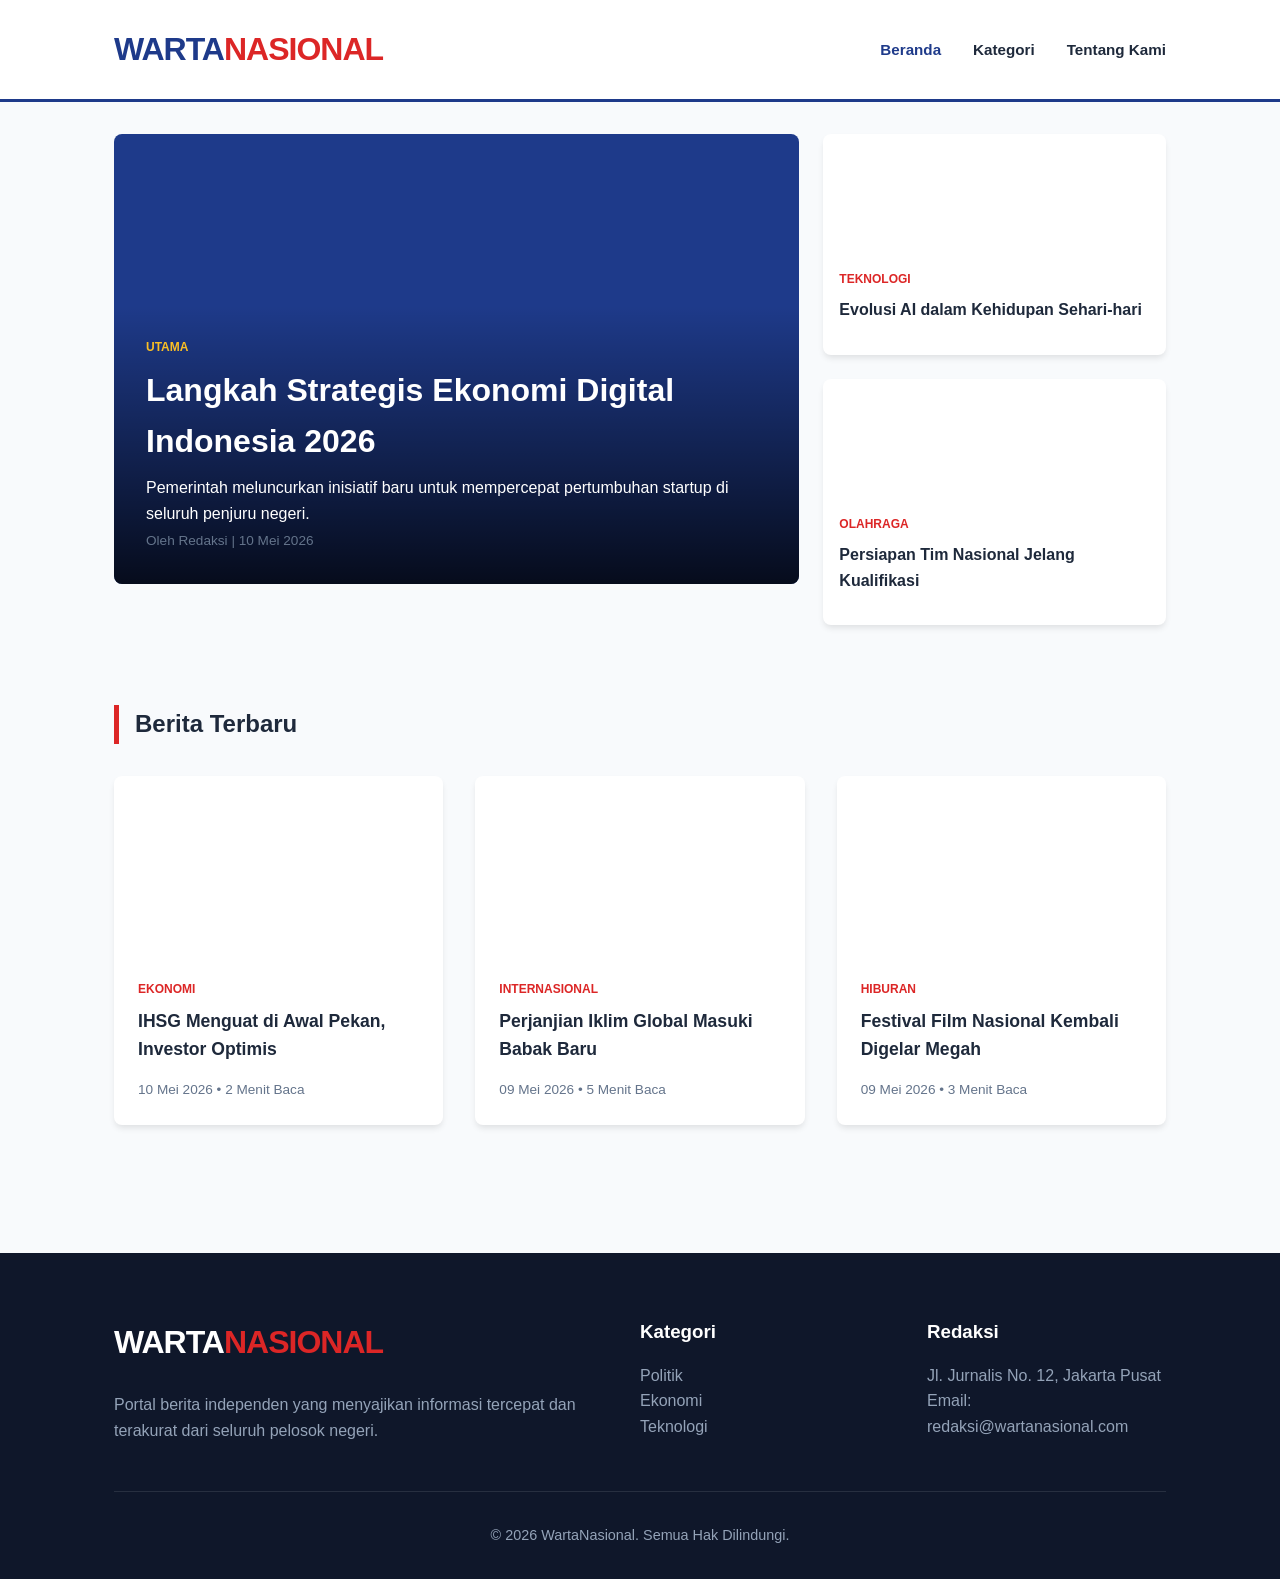
==== index.html @ 72c1de50 "Update gambar berita dengan foto asli" ====
<!DOCTYPE html>
<html lang="id">
<head>
    <meta charset="UTF-8">
    <meta name="viewport" content="width=device-width, initial-scale=1.0">
    <title>WartaNasional - Portal Berita Terpercaya</title>
    <meta name="description" content="Pusat berita terkini, tajam, dan terpercaya mengenai Politik, Ekonomi, Teknologi, dan Olahraga.">
    <link rel="stylesheet" href="style.css">
</head>
<body>
    <header>
        <div class="container header-flex">
            <a href="index.html" class="logo">Warta<span>Nasional</span></a>
            <nav>
                <ul>
                    <li><a href="index.html" class="active">Beranda</a></li>
                    <li><a href="kategori.html">Kategori</a></li>
                    <li><a href="kontak.html">Tentang Kami</a></li>
                </ul>
            </nav>
        </div>
    </header>

    <main class="container">
        <!-- Berita Utama -->
        <section class="featured">
            <div class="featured-grid">
                <div class="main-news">
                    <div style="background: url('https://images.unsplash.com/photo-1451187580459-43490279c0fa?auto=format&fit=crop&q=80&w=1200') center/cover; height: 100%;"></div>
                    <div class="news-overlay">
                        <span class="card-category" style="color: #fbbf24;">Utama</span>
                        <h2>Langkah Strategis Ekonomi Digital Indonesia 2026</h2>
                        <p>Pemerintah meluncurkan inisiatif baru untuk mempercepat pertumbuhan startup di seluruh penjuru negeri.</p>
                        <span class="card-meta">Oleh Redaksi | 10 Mei 2026</span>
                    </div>
                </div>
                <div style="display: flex; flex-direction: column; gap: 1.5rem;">
                    <div class="news-card">
                        <div class="card-img" style="background: url('https://images.unsplash.com/photo-1488590528505-98d2b5aba04b?auto=format&fit=crop&q=80&w=800') center/cover; height: 120px;"></div>
                        <div class="card-content" style="padding: 1rem;">
                            <span class="card-category">Teknologi</span>
                            <a href="#" class="card-title" style="font-size: 1rem;">Evolusi AI dalam Kehidupan Sehari-hari</a>
                        </div>
                    </div>
                    <div class="news-card">
                        <div class="card-img" style="background: url('https://images.unsplash.com/photo-1461896704190-3213c9785a2c?auto=format&fit=crop&q=80&w=800') center/cover; height: 120px;"></div>
                        <div class="card-content" style="padding: 1rem;">
                            <span class="card-category">Olahraga</span>
                            <a href="#" class="card-title" style="font-size: 1rem;">Persiapan Tim Nasional Jelang Kualifikasi</a>
                        </div>
                    </div>
                </div>
            </div>
        </section>

        <!-- Berita Terbaru -->
        <section class="news-section">
            <h2 class="section-title">Berita Terbaru</h2>
            <div class="news-grid">
                <!-- Card 1 -->
                <article class="news-card">
                    <div class="card-img" style="background: url('https://images.unsplash.com/photo-1611974717535-7c857a1ed30d?auto=format&fit=crop&q=80&w=800') center/cover;"></div>
                    <div class="card-content">
                        <span class="card-category">Ekonomi</span>
                        <a href="#" class="card-title">IHSG Menguat di Awal Pekan, Investor Optimis</a>
                        <p class="card-meta">10 Mei 2026 • 2 Menit Baca</p>
                    </div>
                </article>
                <!-- Card 2 -->
                <article class="news-card">
                    <div class="card-img" style="background: url('https://images.unsplash.com/photo-1529107386315-e1a2ed48a620?auto=format&fit=crop&q=80&w=800') center/cover;"></div>
                    <div class="card-content">
                        <span class="card-category">Internasional</span>
                        <a href="#" class="card-title">Perjanjian Iklim Global Masuki Babak Baru</a>
                        <p class="card-meta">09 Mei 2026 • 5 Menit Baca</p>
                    </div>
                </article>
                <!-- Card 3 -->
                <article class="news-card">
                    <div class="card-img" style="background: url('https://images.unsplash.com/photo-1485846234645-a62644f84728?auto=format&fit=crop&q=80&w=800') center/cover;"></div>
                    <div class="card-content">
                        <span class="card-category">Hiburan</span>
                        <a href="#" class="card-title">Festival Film Nasional Kembali Digelar Megah</a>
                        <p class="card-meta">09 Mei 2026 • 3 Menit Baca</p>
                    </div>
                </article>
            </div>
        </section>
    </main>

    <footer>
        <div class="container">
            <div class="footer-grid">
                <div>
                    <a href="#" class="logo" style="color: white; margin-bottom: 1.5rem; display: block;">Warta<span>Nasional</span></a>
                    <p style="color: #94a3b8;">Portal berita independen yang menyajikan informasi tercepat dan terakurat dari seluruh pelosok negeri.</p>
                </div>
                <div>
                    <h3>Kategori</h3>
                    <ul style="list-style: none; margin-top: 1rem;">
                        <li><a href="#" style="color: #94a3b8; text-decoration: none;">Politik</a></li>
                        <li><a href="#" style="color: #94a3b8; text-decoration: none;">Ekonomi</a></li>
                        <li><a href="#" style="color: #94a3b8; text-decoration: none;">Teknologi</a></li>
                    </ul>
                </div>
                <div>
                    <h3>Redaksi</h3>
                    <p style="color: #94a3b8; margin-top: 1rem;">Jl. Jurnalis No. 12, Jakarta Pusat</p>
                    <p style="color: #94a3b8;">Email: redaksi@wartanasional.com</p>
                </div>
            </div>
            <div class="footer-bottom">
                <p>&copy; 2026 WartaNasional. Semua Hak Dilindungi.</p>
            </div>
        </div>
    </footer>

    <script src="script.js"></script>
</body>
</html>
---- style.css ----
/* NewsFlow Design System */
:root {
    --primary: #1e3a8a;
    --secondary: #dc2626;
    --text-dark: #1e293b;
    --text-light: #64748b;
    --bg-white: #ffffff;
    --bg-gray: #f8fafc;
    --border: #e2e8f0;
    --shadow: 0 4px 6px -1px rgba(0, 0, 0, 0.1);
    --transition: all 0.3s ease;
}

* {
    margin: 0;
    padding: 0;
    box-sizing: border-box;
}

body {
    font-family: 'Segoe UI', Roboto, Helvetica, Arial, sans-serif;
    line-height: 1.6;
    color: var(--text-dark);
    background-color: var(--bg-gray);
}

.container {
    max-width: 1100px;
    margin: 0 auto;
    padding: 0 1.5rem;
}

/* Header & Nav */
header {
    background: var(--bg-white);
    border-bottom: 3px solid var(--primary);
    padding: 1.5rem 0;
    position: sticky;
    top: 0;
    z-index: 1000;
}

.header-flex {
    display: flex;
    justify-content: space-between;
    align-items: center;
}

.logo {
    font-size: 2rem;
    font-weight: 900;
    color: var(--primary);
    text-decoration: none;
    text-transform: uppercase;
    letter-spacing: -1px;
}

.logo span {
    color: var(--secondary);
}

nav ul {
    display: flex;
    list-style: none;
    gap: 2rem;
}

nav a {
    text-decoration: none;
    color: var(--text-dark);
    font-weight: 600;
    font-size: 0.95rem;
    transition: var(--transition);
}

nav a:hover, nav a.active {
    color: var(--primary);
}

/* Featured News */
.featured {
    margin: 2rem 0;
}

.featured-grid {
    display: grid;
    grid-template-columns: 2fr 1fr;
    gap: 1.5rem;
}

.main-news {
    position: relative;
    border-radius: 8px;
    overflow: hidden;
    height: 450px;
    background: var(--primary);
}

.main-news img {
    width: 100%;
    height: 100%;
    object-fit: cover;
    opacity: 0.7;
}

.news-overlay {
    position: absolute;
    bottom: 0;
    left: 0;
    right: 0;
    padding: 2rem;
    background: linear-gradient(transparent, rgba(0,0,0,0.8));
    color: white;
}

.news-overlay h2 {
    font-size: 2rem;
    margin-bottom: 0.5rem;
}

/* Grid Berita */
.news-section {
    padding: 3rem 0;
}

.section-title {
    font-size: 1.5rem;
    margin-bottom: 2rem;
    border-left: 5px solid var(--secondary);
    padding-left: 1rem;
}

.news-grid {
    display: grid;
    grid-template-columns: repeat(auto-fill, minmax(300px, 1fr));
    gap: 2rem;
}

.news-card {
    background: var(--bg-white);
    border-radius: 8px;
    overflow: hidden;
    box-shadow: var(--shadow);
    transition: var(--transition);
}

.news-card:hover {
    transform: translateY(-5px);
}

.card-img {
    height: 180px;
    background: #cbd5e1;
}

.card-content {
    padding: 1.5rem;
}

.card-category {
    font-size: 0.75rem;
    font-weight: 700;
    color: var(--secondary);
    text-transform: uppercase;
    margin-bottom: 0.5rem;
    display: block;
}

.card-title {
    font-size: 1.1rem;
    font-weight: 700;
    margin-bottom: 1rem;
    display: block;
    color: var(--text-dark);
    text-decoration: none;
}

.card-title:hover {
    color: var(--primary);
}

.card-meta {
    font-size: 0.85rem;
    color: var(--text-light);
}

/* Footer */
footer {
    background: #0f172a;
    color: white;
    padding: 4rem 0 2rem;
    margin-top: 5rem;
}

.footer-grid {
    display: grid;
    grid-template-columns: 2fr 1fr 1fr;
    gap: 3rem;
    margin-bottom: 3rem;
}

.footer-bottom {
    text-align: center;
    border-top: 1px solid rgba(255,255,255,0.1);
    padding-top: 2rem;
    font-size: 0.9rem;
    color: #94a3b8;
}

/* Mobile */
@media (max-width: 768px) {
    .featured-grid { grid-template-columns: 1fr; }
    .header-flex { flex-direction: column; gap: 1.5rem; }
}
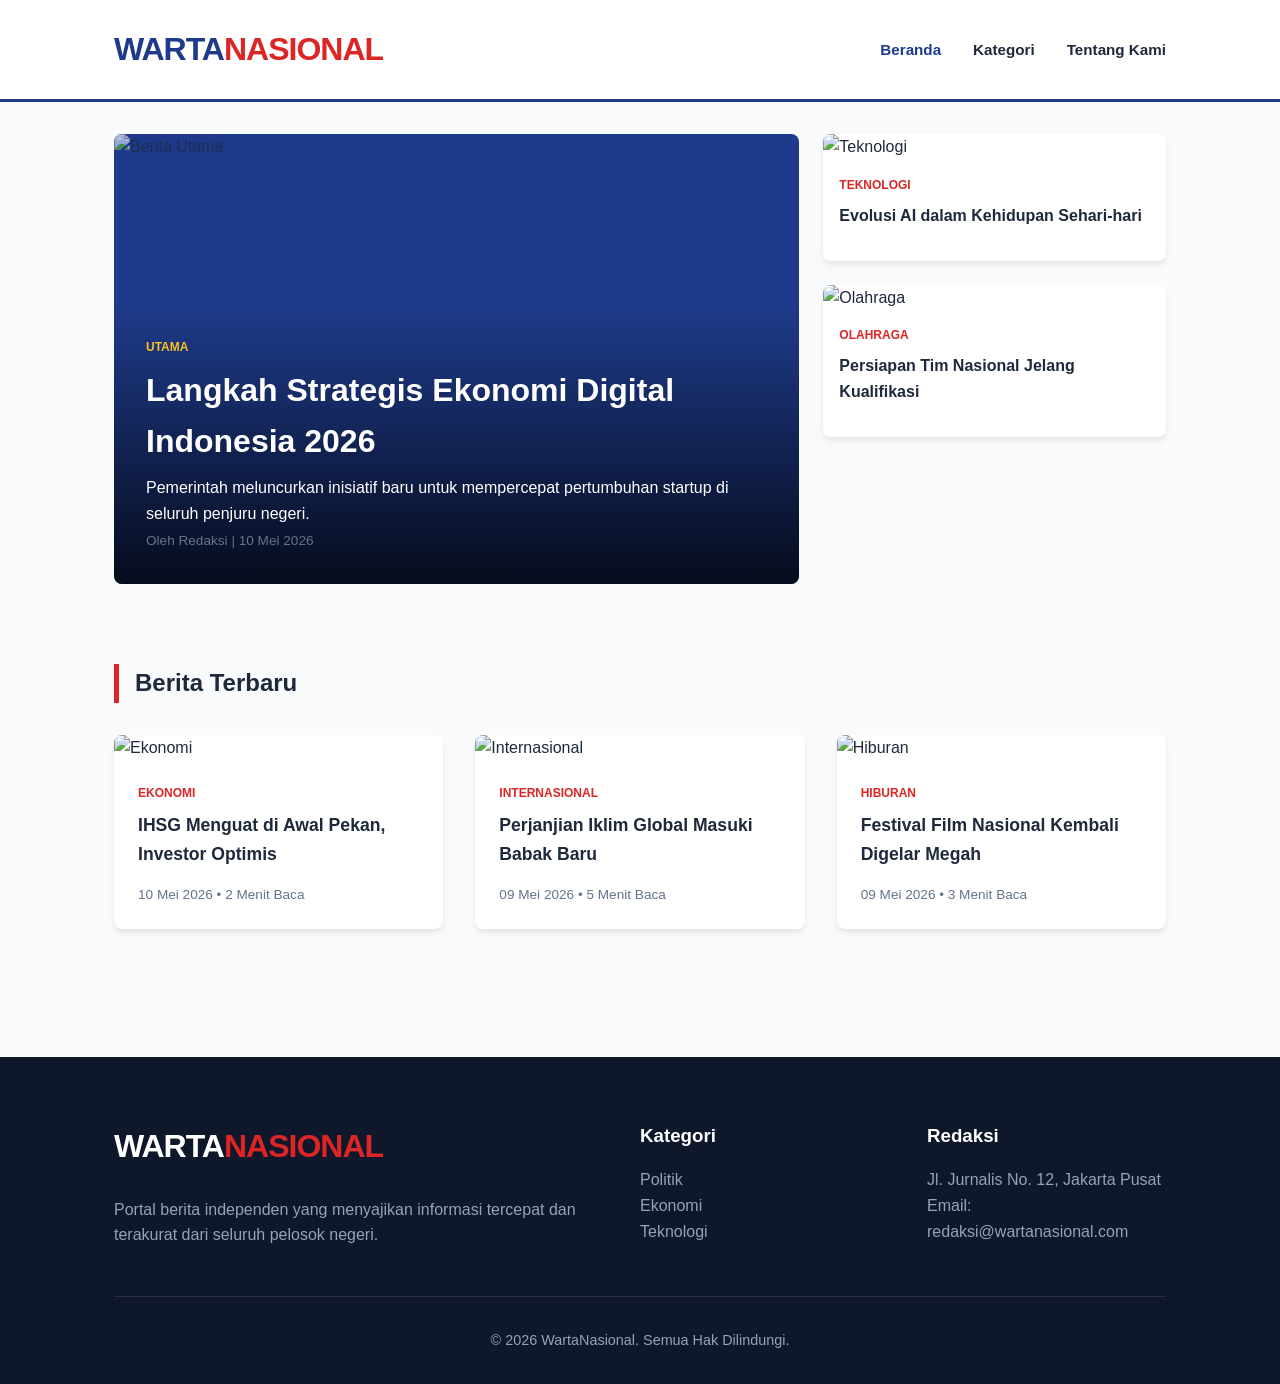
==== commit ba79ab28: "Ganti background ke tag img agar gambar pasti muncul" ====
--- a/index.html
+++ b/index.html
@@ -26,7 +26,7 @@
         <section class="featured">
             <div class="featured-grid">
                 <div class="main-news">
-                    <div style="background: url('https://images.unsplash.com/photo-1451187580459-43490279c0fa?auto=format&fit=crop&q=80&w=1200') center/cover; height: 100%;"></div>
+                    <img src="https://images.unsplash.com/photo-1451187580459-43490279c0fa?auto=format&fit=crop&q=80&w=1200" alt="Berita Utama" style="width: 100%; height: 100%; object-fit: cover;">
                     <div class="news-overlay">
                         <span class="card-category" style="color: #fbbf24;">Utama</span>
                         <h2>Langkah Strategis Ekonomi Digital Indonesia 2026</h2>
@@ -36,14 +36,14 @@
                 </div>
                 <div style="display: flex; flex-direction: column; gap: 1.5rem;">
                     <div class="news-card">
-                        <div class="card-img" style="background: url('https://images.unsplash.com/photo-1488590528505-98d2b5aba04b?auto=format&fit=crop&q=80&w=800') center/cover; height: 120px;"></div>
+                        <img src="https://images.unsplash.com/photo-1488590528505-98d2b5aba04b?auto=format&fit=crop&q=80&w=800" alt="Teknologi" style="width: 100%; height: 120px; object-fit: cover;">
                         <div class="card-content" style="padding: 1rem;">
                             <span class="card-category">Teknologi</span>
                             <a href="#" class="card-title" style="font-size: 1rem;">Evolusi AI dalam Kehidupan Sehari-hari</a>
                         </div>
                     </div>
                     <div class="news-card">
-                        <div class="card-img" style="background: url('https://images.unsplash.com/photo-1461896704190-3213c9785a2c?auto=format&fit=crop&q=80&w=800') center/cover; height: 120px;"></div>
+                        <img src="https://images.unsplash.com/photo-1461896704190-3213c9785a2c?auto=format&fit=crop&q=80&w=800" alt="Olahraga" style="width: 100%; height: 120px; object-fit: cover;">
                         <div class="card-content" style="padding: 1rem;">
                             <span class="card-category">Olahraga</span>
                             <a href="#" class="card-title" style="font-size: 1rem;">Persiapan Tim Nasional Jelang Kualifikasi</a>
@@ -59,7 +59,7 @@
             <div class="news-grid">
                 <!-- Card 1 -->
                 <article class="news-card">
-                    <div class="card-img" style="background: url('https://images.unsplash.com/photo-1611974717535-7c857a1ed30d?auto=format&fit=crop&q=80&w=800') center/cover;"></div>
+                    <img src="https://images.unsplash.com/photo-1611974717535-7c857a1ed30d?auto=format&fit=crop&q=80&w=800" alt="Ekonomi" style="width: 100%; height: 180px; object-fit: cover;">
                     <div class="card-content">
                         <span class="card-category">Ekonomi</span>
                         <a href="#" class="card-title">IHSG Menguat di Awal Pekan, Investor Optimis</a>
@@ -68,7 +68,7 @@
                 </article>
                 <!-- Card 2 -->
                 <article class="news-card">
-                    <div class="card-img" style="background: url('https://images.unsplash.com/photo-1529107386315-e1a2ed48a620?auto=format&fit=crop&q=80&w=800') center/cover;"></div>
+                    <img src="https://images.unsplash.com/photo-1529107386315-e1a2ed48a620?auto=format&fit=crop&q=80&w=800" alt="Internasional" style="width: 100%; height: 180px; object-fit: cover;">
                     <div class="card-content">
                         <span class="card-category">Internasional</span>
                         <a href="#" class="card-title">Perjanjian Iklim Global Masuki Babak Baru</a>
@@ -77,7 +77,7 @@
                 </article>
                 <!-- Card 3 -->
                 <article class="news-card">
-                    <div class="card-img" style="background: url('https://images.unsplash.com/photo-1485846234645-a62644f84728?auto=format&fit=crop&q=80&w=800') center/cover;"></div>
+                    <img src="https://images.unsplash.com/photo-1485846234645-a62644f84728?auto=format&fit=crop&q=80&w=800" alt="Hiburan" style="width: 100%; height: 180px; object-fit: cover;">
                     <div class="card-content">
                         <span class="card-category">Hiburan</span>
                         <a href="#" class="card-title">Festival Film Nasional Kembali Digelar Megah</a>
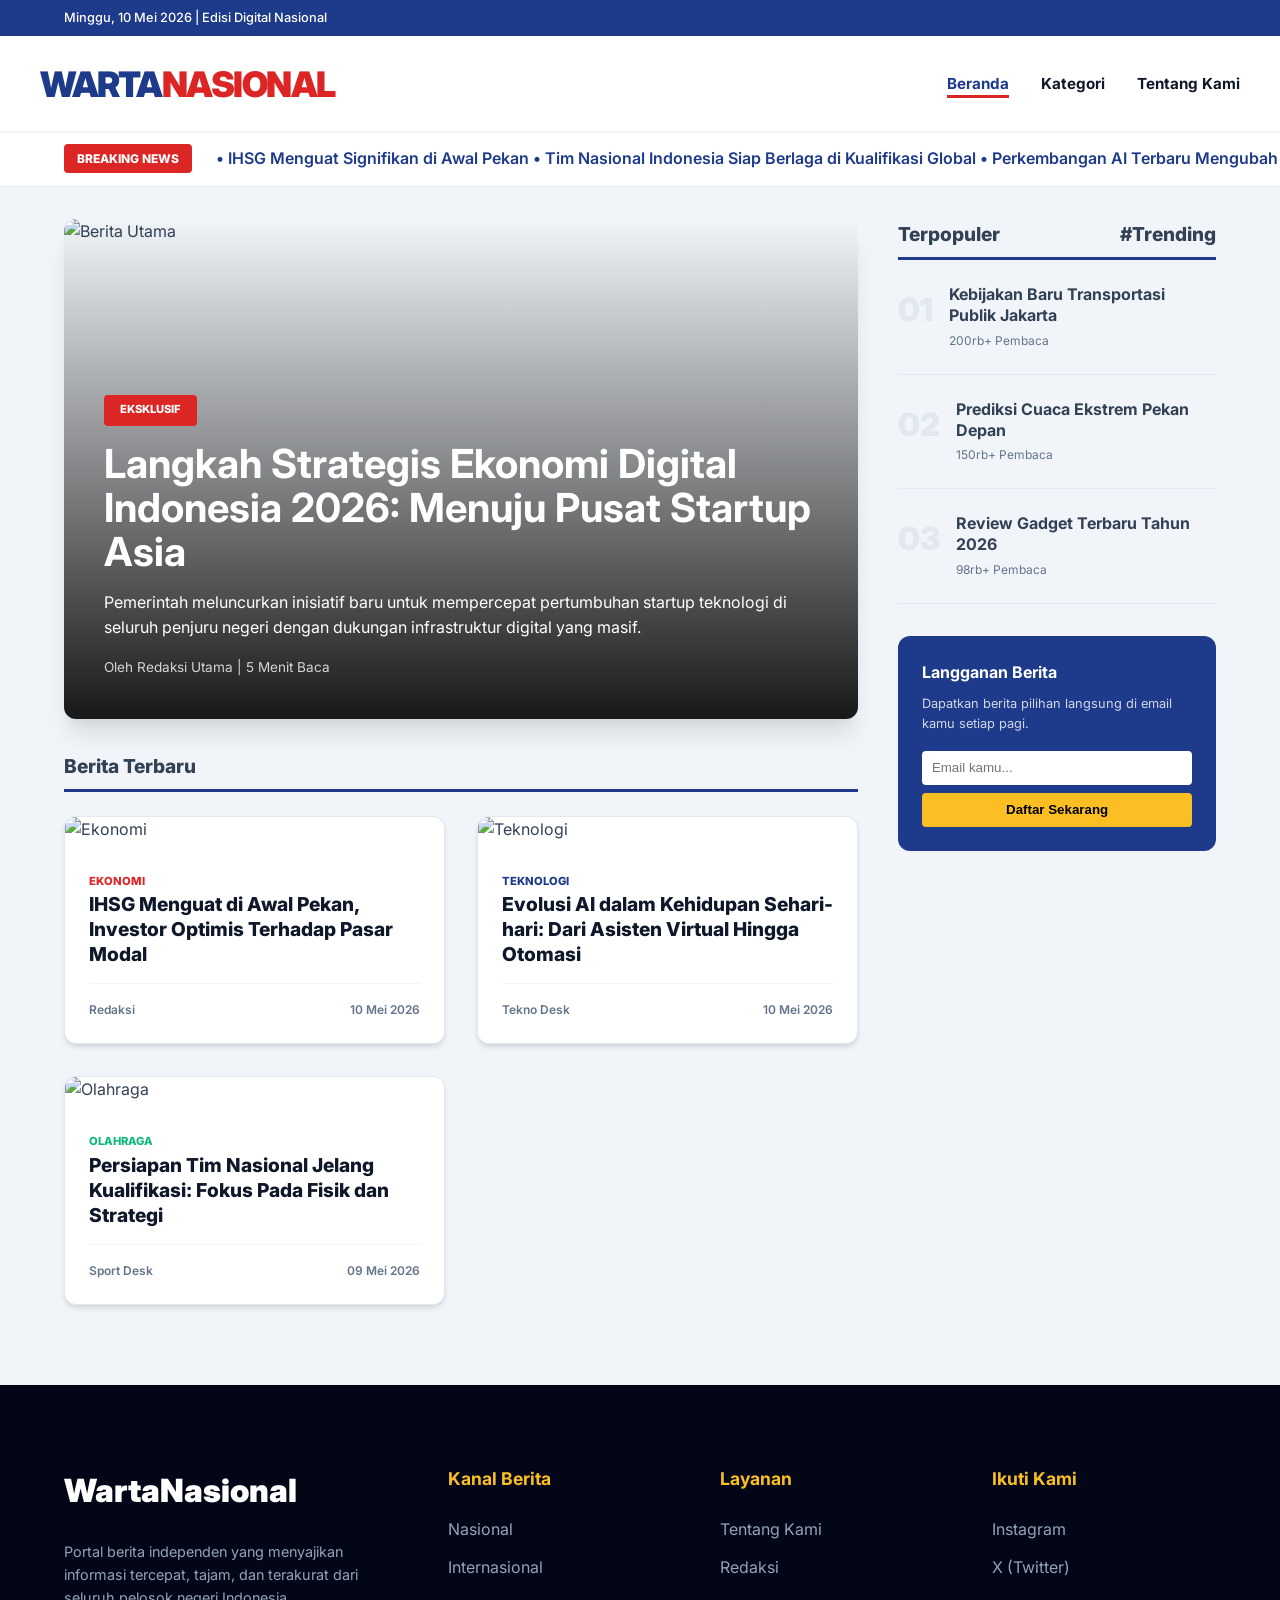
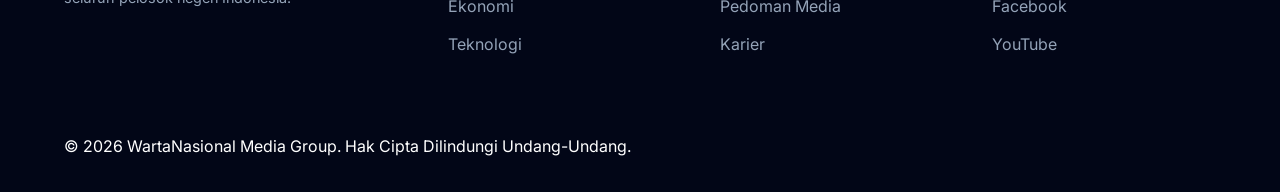
==== commit ef8a787c: "Upgrade Website Berita ke Premium Edition" ====
--- a/index.html
+++ b/index.html
@@ -3,13 +3,21 @@
 <head>
     <meta charset="UTF-8">
     <meta name="viewport" content="width=device-width, initial-scale=1.0">
-    <title>WartaNasional - Portal Berita Terpercaya</title>
+    <title>WartaNasional - Portal Berita Terpercaya & Terlengkap</title>
     <meta name="description" content="Pusat berita terkini, tajam, dan terpercaya mengenai Politik, Ekonomi, Teknologi, dan Olahraga.">
+    <link rel="preconnect" href="https://fonts.googleapis.com">
+    <link rel="preconnect" href="https://fonts.gstatic.com" crossorigin>
+    <link href="https://fonts.googleapis.com/css2?family=Inter:wght@400;500;600;700;800;900&display=swap" rel="stylesheet">
     <link rel="stylesheet" href="style.css">
 </head>
 <body>
     <header>
-        <div class="container header-flex">
+        <div class="top-bar">
+            <div class="container">
+                Minggu, 10 Mei 2026 | Edisi Digital Nasional
+            </div>
+        </div>
+        <div class="container header-main">
             <a href="index.html" class="logo">Warta<span>Nasional</span></a>
             <nav>
                 <ul>
@@ -21,96 +29,148 @@
         </div>
     </header>
 
+    <!-- Breaking News Ticker -->
+    <div class="breaking-news">
+        <div class="container ticker-wrapper">
+            <div class="ticker-label">Breaking News</div>
+            <div class="ticker-text">
+                • IHSG Menguat Signifikan di Awal Pekan • Tim Nasional Indonesia Siap Berlaga di Kualifikasi Global • Perkembangan AI Terbaru Mengubah Sektor Industri Kreatif • Pemerintah Luncurkan Program Ekonomi Digital 2026 • 
+            </div>
+        </div>
+    </div>
+
     <main class="container">
-        <!-- Berita Utama -->
-        <section class="featured">
-            <div class="featured-grid">
-                <div class="main-news">
-                    <img src="https://images.unsplash.com/photo-1451187580459-43490279c0fa?auto=format&fit=crop&q=80&w=1200" alt="Berita Utama" style="width: 100%; height: 100%; object-fit: cover;">
+        <div class="main-layout">
+            <!-- Kolom Utama (Kiri) -->
+            <div class="content-area">
+                <!-- Berita Utama -->
+                <section class="featured-main">
+                    <img src="https://images.unsplash.com/photo-1451187580459-43490279c0fa?auto=format&fit=crop&q=80&w=1200" alt="Berita Utama">
                     <div class="news-overlay">
-                        <span class="card-category" style="color: #fbbf24;">Utama</span>
-                        <h2>Langkah Strategis Ekonomi Digital Indonesia 2026</h2>
-                        <p>Pemerintah meluncurkan inisiatif baru untuk mempercepat pertumbuhan startup di seluruh penjuru negeri.</p>
-                        <span class="card-meta">Oleh Redaksi | 10 Mei 2026</span>
+                        <span class="badge">Eksklusif</span>
+                        <h2>Langkah Strategis Ekonomi Digital Indonesia 2026: Menuju Pusat Startup Asia</h2>
+                        <p>Pemerintah meluncurkan inisiatif baru untuk mempercepat pertumbuhan startup teknologi di seluruh penjuru negeri dengan dukungan infrastruktur digital yang masif.</p>
+                        <div style="margin-top: 1rem; font-size: 0.85rem; opacity: 0.8;">Oleh Redaksi Utama | 5 Menit Baca</div>
+                    </div>
+                </section>
+
+                <h2 class="sidebar-title">Berita Terbaru</h2>
+                <div class="news-grid">
+                    <!-- Card 1 -->
+                    <article class="news-card">
+                        <img src="https://images.unsplash.com/photo-1611974717535-7c857a1ed30d?auto=format&fit=crop&q=80&w=800" alt="Ekonomi" style="width: 100%; height: 180px; object-fit: cover;">
+                        <div class="card-content">
+                            <span class="card-category" style="color: var(--secondary); font-weight: 800; font-size: 0.7rem; text-transform: uppercase;">Ekonomi</span>
+                            <a href="#" class="card-title">IHSG Menguat di Awal Pekan, Investor Optimis Terhadap Pasar Modal</a>
+                            <div class="card-footer">
+                                <span>Redaksi</span>
+                                <span>10 Mei 2026</span>
+                            </div>
+                        </div>
+                    </article>
+                    <!-- Card 2 -->
+                    <article class="news-card">
+                        <img src="https://images.unsplash.com/photo-1488590528505-98d2b5aba04b?auto=format&fit=crop&q=80&w=800" alt="Teknologi" style="width: 100%; height: 180px; object-fit: cover;">
+                        <div class="card-content">
+                            <span class="card-category" style="color: var(--primary); font-weight: 800; font-size: 0.7rem; text-transform: uppercase;">Teknologi</span>
+                            <a href="#" class="card-title">Evolusi AI dalam Kehidupan Sehari-hari: Dari Asisten Virtual Hingga Otomasi</a>
+                            <div class="card-footer">
+                                <span>Tekno Desk</span>
+                                <span>10 Mei 2026</span>
+                            </div>
+                        </div>
+                    </article>
+                    <!-- Card 3 -->
+                    <article class="news-card">
+                        <img src="https://images.unsplash.com/photo-1517649763962-0c623066013b?auto=format&fit=crop&q=80&w=800" alt="Olahraga" style="width: 100%; height: 180px; object-fit: cover;">
+                        <div class="card-content">
+                            <span class="card-category" style="color: #10b981; font-weight: 800; font-size: 0.7rem; text-transform: uppercase;">Olahraga</span>
+                            <a href="#" class="card-title">Persiapan Tim Nasional Jelang Kualifikasi: Fokus Pada Fisik dan Strategi</a>
+                            <div class="card-footer">
+                                <span>Sport Desk</span>
+                                <span>09 Mei 2026</span>
+                            </div>
+                        </div>
+                    </article>
+                </div>
+            </div>
+
+            <!-- Sidebar (Kanan) -->
+            <aside class="sidebar">
+                <h3 class="sidebar-title">Terpopuler <span>#Trending</span></h3>
+                
+                <div class="trending-item">
+                    <div class="trending-num">01</div>
+                    <div class="trending-content">
+                        <h4>Kebijakan Baru Transportasi Publik Jakarta</h4>
+                        <p style="font-size: 0.75rem; color: var(--text-light);">200rb+ Pembaca</p>
                     </div>
                 </div>
-                <div style="display: flex; flex-direction: column; gap: 1.5rem;">
-                    <div class="news-card">
-                        <img src="https://images.unsplash.com/photo-1488590528505-98d2b5aba04b?auto=format&fit=crop&q=80&w=800" alt="Teknologi" style="width: 100%; height: 120px; object-fit: cover;">
-                        <div class="card-content" style="padding: 1rem;">
-                            <span class="card-category">Teknologi</span>
-                            <a href="#" class="card-title" style="font-size: 1rem;">Evolusi AI dalam Kehidupan Sehari-hari</a>
-                        </div>
-                    </div>
-                    <div class="news-card">
-                        <img src="https://images.unsplash.com/photo-1461896704190-3213c9785a2c?auto=format&fit=crop&q=80&w=800" alt="Olahraga" style="width: 100%; height: 120px; object-fit: cover;">
-                        <div class="card-content" style="padding: 1rem;">
-                            <span class="card-category">Olahraga</span>
-                            <a href="#" class="card-title" style="font-size: 1rem;">Persiapan Tim Nasional Jelang Kualifikasi</a>
-                        </div>
+
+                <div class="trending-item">
+                    <div class="trending-num">02</div>
+                    <div class="trending-content">
+                        <h4>Prediksi Cuaca Ekstrem Pekan Depan</h4>
+                        <p style="font-size: 0.75rem; color: var(--text-light);">150rb+ Pembaca</p>
                     </div>
                 </div>
-            </div>
-        </section>
 
-        <!-- Berita Terbaru -->
-        <section class="news-section">
-            <h2 class="section-title">Berita Terbaru</h2>
-            <div class="news-grid">
-                <!-- Card 1 -->
-                <article class="news-card">
-                    <img src="https://images.unsplash.com/photo-1611974717535-7c857a1ed30d?auto=format&fit=crop&q=80&w=800" alt="Ekonomi" style="width: 100%; height: 180px; object-fit: cover;">
-                    <div class="card-content">
-                        <span class="card-category">Ekonomi</span>
-                        <a href="#" class="card-title">IHSG Menguat di Awal Pekan, Investor Optimis</a>
-                        <p class="card-meta">10 Mei 2026 • 2 Menit Baca</p>
+                <div class="trending-item">
+                    <div class="trending-num">03</div>
+                    <div class="trending-content">
+                        <h4>Review Gadget Terbaru Tahun 2026</h4>
+                        <p style="font-size: 0.75rem; color: var(--text-light);">98rb+ Pembaca</p>
                     </div>
-                </article>
-                <!-- Card 2 -->
-                <article class="news-card">
-                    <img src="https://images.unsplash.com/photo-1529107386315-e1a2ed48a620?auto=format&fit=crop&q=80&w=800" alt="Internasional" style="width: 100%; height: 180px; object-fit: cover;">
-                    <div class="card-content">
-                        <span class="card-category">Internasional</span>
-                        <a href="#" class="card-title">Perjanjian Iklim Global Masuki Babak Baru</a>
-                        <p class="card-meta">09 Mei 2026 • 5 Menit Baca</p>
-                    </div>
-                </article>
-                <!-- Card 3 -->
-                <article class="news-card">
-                    <img src="https://images.unsplash.com/photo-1485846234645-a62644f84728?auto=format&fit=crop&q=80&w=800" alt="Hiburan" style="width: 100%; height: 180px; object-fit: cover;">
-                    <div class="card-content">
-                        <span class="card-category">Hiburan</span>
-                        <a href="#" class="card-title">Festival Film Nasional Kembali Digelar Megah</a>
-                        <p class="card-meta">09 Mei 2026 • 3 Menit Baca</p>
-                    </div>
-                </article>
-            </div>
-        </section>
+                </div>
+
+                <!-- Newsletter Box -->
+                <div style="background: var(--primary); padding: 1.5rem; border-radius: 12px; color: white; margin-top: 2rem;">
+                    <h4 style="margin-bottom: 0.5rem;">Langganan Berita</h4>
+                    <p style="font-size: 0.8rem; margin-bottom: 1rem; opacity: 0.8;">Dapatkan berita pilihan langsung di email kamu setiap pagi.</p>
+                    <input type="email" placeholder="Email kamu..." style="width: 100%; padding: 0.6rem; border-radius: 4px; border: none; margin-bottom: 0.5rem;">
+                    <button style="width: 100%; padding: 0.6rem; background: var(--accent); border: none; border-radius: 4px; font-weight: 800; cursor: pointer;">Daftar Sekarang</button>
+                </div>
+            </aside>
+        </div>
     </main>
 
     <footer>
         <div class="container">
             <div class="footer-grid">
                 <div>
-                    <a href="#" class="logo" style="color: white; margin-bottom: 1.5rem; display: block;">Warta<span>Nasional</span></a>
-                    <p style="color: #94a3b8;">Portal berita independen yang menyajikan informasi tercepat dan terakurat dari seluruh pelosok negeri.</p>
+                    <a href="#" class="footer-logo">Warta<span>Nasional</span></a>
+                    <p style="color: #94a3b8; font-size: 0.9rem;">Portal berita independen yang menyajikan informasi tercepat, tajam, dan terakurat dari seluruh pelosok negeri Indonesia.</p>
                 </div>
-                <div>
-                    <h3>Kategori</h3>
-                    <ul style="list-style: none; margin-top: 1rem;">
-                        <li><a href="#" style="color: #94a3b8; text-decoration: none;">Politik</a></li>
-                        <li><a href="#" style="color: #94a3b8; text-decoration: none;">Ekonomi</a></li>
-                        <li><a href="#" style="color: #94a3b8; text-decoration: none;">Teknologi</a></li>
+                <div class="footer-links">
+                    <h4>Kanal Berita</h4>
+                    <ul>
+                        <li><a href="#">Nasional</a></li>
+                        <li><a href="#">Internasional</a></li>
+                        <li><a href="#">Ekonomi</a></li>
+                        <li><a href="#">Teknologi</a></li>
                     </ul>
                 </div>
-                <div>
-                    <h3>Redaksi</h3>
-                    <p style="color: #94a3b8; margin-top: 1rem;">Jl. Jurnalis No. 12, Jakarta Pusat</p>
-                    <p style="color: #94a3b8;">Email: redaksi@wartanasional.com</p>
+                <div class="footer-links">
+                    <h4>Layanan</h4>
+                    <ul>
+                        <li><a href="kontak.html">Tentang Kami</a></li>
+                        <li><a href="#">Redaksi</a></li>
+                        <li><a href="#">Pedoman Media</a></li>
+                        <li><a href="#">Karier</a></li>
+                    </ul>
+                </div>
+                <div class="footer-links">
+                    <h4>Ikuti Kami</h4>
+                    <ul>
+                        <li><a href="#">Instagram</a></li>
+                        <li><a href="#">X (Twitter)</a></li>
+                        <li><a href="#">Facebook</a></li>
+                        <li><a href="#">YouTube</a></li>
+                    </ul>
                 </div>
             </div>
             <div class="footer-bottom">
-                <p>&copy; 2026 WartaNasional. Semua Hak Dilindungi.</p>
+                <p>&copy; 2026 WartaNasional Media Group. Hak Cipta Dilindungi Undang-Undang.</p>
             </div>
         </div>
     </footer>
--- a/style.css
+++ b/style.css
@@ -1,14 +1,19 @@
-/* NewsFlow Design System */
+/* NewsFlow Design System - Premium Edition */
 :root {
     --primary: #1e3a8a;
+    --primary-light: #3b82f6;
     --secondary: #dc2626;
-    --text-dark: #1e293b;
+    --accent: #fbbf24;
+    --text-dark: #0f172a;
+    --text-main: #334155;
     --text-light: #64748b;
     --bg-white: #ffffff;
-    --bg-gray: #f8fafc;
+    --bg-gray: #f1f5f9;
     --border: #e2e8f0;
-    --shadow: 0 4px 6px -1px rgba(0, 0, 0, 0.1);
-    --transition: all 0.3s ease;
+    --shadow-sm: 0 1px 3px rgba(0,0,0,0.1);
+    --shadow-md: 0 4px 6px -1px rgba(0,0,0,0.1), 0 2px 4px -1px rgba(0,0,0,0.06);
+    --shadow-lg: 0 20px 25px -5px rgba(0,0,0,0.1), 0 10px 10px -5px rgba(0,0,0,0.04);
+    --transition: all 0.3s cubic-bezier(0.4, 0, 0.2, 1);
 }
 
 * {
@@ -18,14 +23,14 @@
 }
 
 body {
-    font-family: 'Segoe UI', Roboto, Helvetica, Arial, sans-serif;
+    font-family: 'Inter', -apple-system, BlinkMacSystemFont, "Segoe UI", Roboto, sans-serif;
     line-height: 1.6;
-    color: var(--text-dark);
+    color: var(--text-main);
     background-color: var(--bg-gray);
 }
 
 .container {
-    max-width: 1100px;
+    max-width: 1200px;
     margin: 0 auto;
     padding: 0 1.5rem;
 }
@@ -33,26 +38,34 @@
 /* Header & Nav */
 header {
     background: var(--bg-white);
-    border-bottom: 3px solid var(--primary);
-    padding: 1.5rem 0;
+    box-shadow: var(--shadow-sm);
     position: sticky;
     top: 0;
     z-index: 1000;
 }
 
-.header-flex {
+.top-bar {
+    background: var(--primary);
+    color: white;
+    padding: 0.5rem 0;
+    font-size: 0.8rem;
+    font-weight: 500;
+}
+
+.header-main {
+    padding: 1.2rem 0;
     display: flex;
     justify-content: space-between;
     align-items: center;
 }
 
 .logo {
-    font-size: 2rem;
+    font-size: 2.2rem;
     font-weight: 900;
     color: var(--primary);
     text-decoration: none;
     text-transform: uppercase;
-    letter-spacing: -1px;
+    letter-spacing: -1.5px;
 }
 
 .logo span {
@@ -68,147 +81,246 @@
 nav a {
     text-decoration: none;
     color: var(--text-dark);
-    font-weight: 600;
+    font-weight: 700;
     font-size: 0.95rem;
     transition: var(--transition);
+    position: relative;
 }
 
 nav a:hover, nav a.active {
     color: var(--primary);
 }
 
-/* Featured News */
-.featured {
-    margin: 2rem 0;
-}
-
-.featured-grid {
+nav a::after {
+    content: '';
+    position: absolute;
+    bottom: -5px;
+    left: 0;
+    width: 0;
+    height: 3px;
+    background: var(--secondary);
+    transition: var(--transition);
+}
+
+nav a.active::after { width: 100%; }
+
+/* Breaking News */
+.breaking-news {
+    background: #fff;
+    border-bottom: 1px solid var(--border);
+    padding: 0.8rem 0;
+    overflow: hidden;
+}
+
+.ticker-wrapper {
+    display: flex;
+    align-items: center;
+    gap: 1.5rem;
+}
+
+.ticker-label {
+    background: var(--secondary);
+    color: white;
+    padding: 0.3rem 0.8rem;
+    font-weight: 800;
+    font-size: 0.75rem;
+    text-transform: uppercase;
+    white-space: nowrap;
+    border-radius: 4px;
+}
+
+.ticker-text {
+    font-weight: 600;
+    color: var(--primary);
+    white-space: nowrap;
+    animation: ticker 30s linear infinite;
+}
+
+@keyframes ticker {
+    0% { transform: translateX(100%); }
+    100% { transform: translateX(-100%); }
+}
+
+/* Layout Grid */
+.main-layout {
     display: grid;
-    grid-template-columns: 2fr 1fr;
-    gap: 1.5rem;
-}
-
-.main-news {
+    grid-template-columns: 2.5fr 1fr;
+    gap: 2.5rem;
+    margin-top: 2rem;
+}
+
+/* Featured & Cards */
+.featured-main {
     position: relative;
-    border-radius: 8px;
+    border-radius: 12px;
     overflow: hidden;
-    height: 450px;
-    background: var(--primary);
-}
-
-.main-news img {
+    height: 500px;
+    margin-bottom: 2rem;
+    box-shadow: var(--shadow-lg);
+}
+
+.featured-main img {
     width: 100%;
     height: 100%;
     object-fit: cover;
-    opacity: 0.7;
+    transition: var(--transition);
+}
+
+.featured-main:hover img {
+    transform: scale(1.05);
 }
 
 .news-overlay {
     position: absolute;
-    bottom: 0;
-    left: 0;
-    right: 0;
-    padding: 2rem;
-    background: linear-gradient(transparent, rgba(0,0,0,0.8));
-    color: white;
-}
-
-.news-overlay h2 {
+    inset: 0;
+    background: linear-gradient(transparent, rgba(0,0,0,0.9));
+    display: flex;
+    flex-direction: column;
+    justify-content: flex-end;
+    padding: 2.5rem;
+    color: white;
+}
+
+.badge {
+    display: inline-block;
+    padding: 0.4rem 1rem;
+    background: var(--secondary);
+    color: white;
+    font-weight: 800;
+    font-size: 0.7rem;
+    text-transform: uppercase;
+    border-radius: 4px;
+    margin-bottom: 1rem;
+    width: fit-content;
+}
+
+.featured-main h2 {
+    font-size: 2.5rem;
+    line-height: 1.1;
+    margin-bottom: 1rem;
+}
+
+/* Sidebar */
+.sidebar-title {
+    font-size: 1.2rem;
+    font-weight: 800;
+    margin-bottom: 1.5rem;
+    border-bottom: 3px solid var(--primary);
+    padding-bottom: 0.5rem;
+    display: flex;
+    justify-content: space-between;
+}
+
+.trending-item {
+    display: flex;
+    gap: 1rem;
+    margin-bottom: 1.5rem;
+    padding-bottom: 1.5rem;
+    border-bottom: 1px solid var(--border);
+}
+
+.trending-num {
     font-size: 2rem;
-    margin-bottom: 0.5rem;
-}
-
-/* Grid Berita */
-.news-section {
-    padding: 3rem 0;
-}
-
-.section-title {
-    font-size: 1.5rem;
-    margin-bottom: 2rem;
-    border-left: 5px solid var(--secondary);
-    padding-left: 1rem;
-}
-
+    font-weight: 900;
+    color: var(--border);
+}
+
+.trending-content h4 {
+    font-size: 1rem;
+    line-height: 1.3;
+    margin-bottom: 0.3rem;
+}
+
+/* News Cards Grid */
 .news-grid {
     display: grid;
-    grid-template-columns: repeat(auto-fill, minmax(300px, 1fr));
+    grid-template-columns: repeat(auto-fill, minmax(280px, 1fr));
     gap: 2rem;
 }
 
 .news-card {
     background: var(--bg-white);
-    border-radius: 8px;
+    border-radius: 12px;
     overflow: hidden;
-    box-shadow: var(--shadow);
-    transition: var(--transition);
+    box-shadow: var(--shadow-md);
+    transition: var(--transition);
+    border: 1px solid var(--border);
 }
 
 .news-card:hover {
-    transform: translateY(-5px);
-}
-
-.card-img {
-    height: 180px;
-    background: #cbd5e1;
+    transform: translateY(-8px);
+    box-shadow: var(--shadow-lg);
 }
 
 .card-content {
     padding: 1.5rem;
 }
 
-.card-category {
+.card-title {
+    font-size: 1.2rem;
+    font-weight: 800;
+    color: var(--text-dark);
+    text-decoration: none;
+    display: block;
+    margin-bottom: 1rem;
+    line-height: 1.3;
+}
+
+.card-title:hover { color: var(--primary); }
+
+.card-footer {
+    display: flex;
+    justify-content: space-between;
     font-size: 0.75rem;
-    font-weight: 700;
-    color: var(--secondary);
-    text-transform: uppercase;
-    margin-bottom: 0.5rem;
-    display: block;
-}
-
-.card-title {
-    font-size: 1.1rem;
-    font-weight: 700;
-    margin-bottom: 1rem;
-    display: block;
-    color: var(--text-dark);
-    text-decoration: none;
-}
-
-.card-title:hover {
-    color: var(--primary);
-}
-
-.card-meta {
-    font-size: 0.85rem;
     color: var(--text-light);
+    font-weight: 600;
+    margin-top: 1rem;
+    padding-top: 1rem;
+    border-top: 1px solid var(--bg-gray);
 }
 
 /* Footer */
 footer {
-    background: #0f172a;
-    color: white;
-    padding: 4rem 0 2rem;
+    background: #020617;
+    color: white;
+    padding: 5rem 0 2rem;
     margin-top: 5rem;
 }
 
 .footer-grid {
     display: grid;
-    grid-template-columns: 2fr 1fr 1fr;
+    grid-template-columns: 1.5fr 1fr 1fr 1fr;
     gap: 3rem;
-    margin-bottom: 3rem;
-}
-
-.footer-bottom {
-    text-align: center;
-    border-top: 1px solid rgba(255,255,255,0.1);
-    padding-top: 2rem;
-    font-size: 0.9rem;
+    margin-bottom: 4rem;
+}
+
+.footer-logo {
+    font-size: 2rem;
+    font-weight: 900;
+    color: white;
+    text-decoration: none;
+    margin-bottom: 1.5rem;
+    display: block;
+}
+
+.footer-links h4 {
+    font-size: 1.1rem;
+    margin-bottom: 1.5rem;
+    color: var(--accent);
+}
+
+.footer-links ul { list-style: none; }
+.footer-links li { margin-bottom: 0.8rem; }
+.footer-links a {
     color: #94a3b8;
-}
+    text-decoration: none;
+    transition: var(--transition);
+}
+.footer-links a:hover { color: white; padding-left: 5px; }
 
 /* Mobile */
-@media (max-width: 768px) {
-    .featured-grid { grid-template-columns: 1fr; }
-    .header-flex { flex-direction: column; gap: 1.5rem; }
-}
+@media (max-width: 992px) {
+    .main-layout { grid-template-columns: 1fr; }
+    .header-main { flex-direction: column; gap: 1rem; }
+    .featured-main h2 { font-size: 1.8rem; }
+}
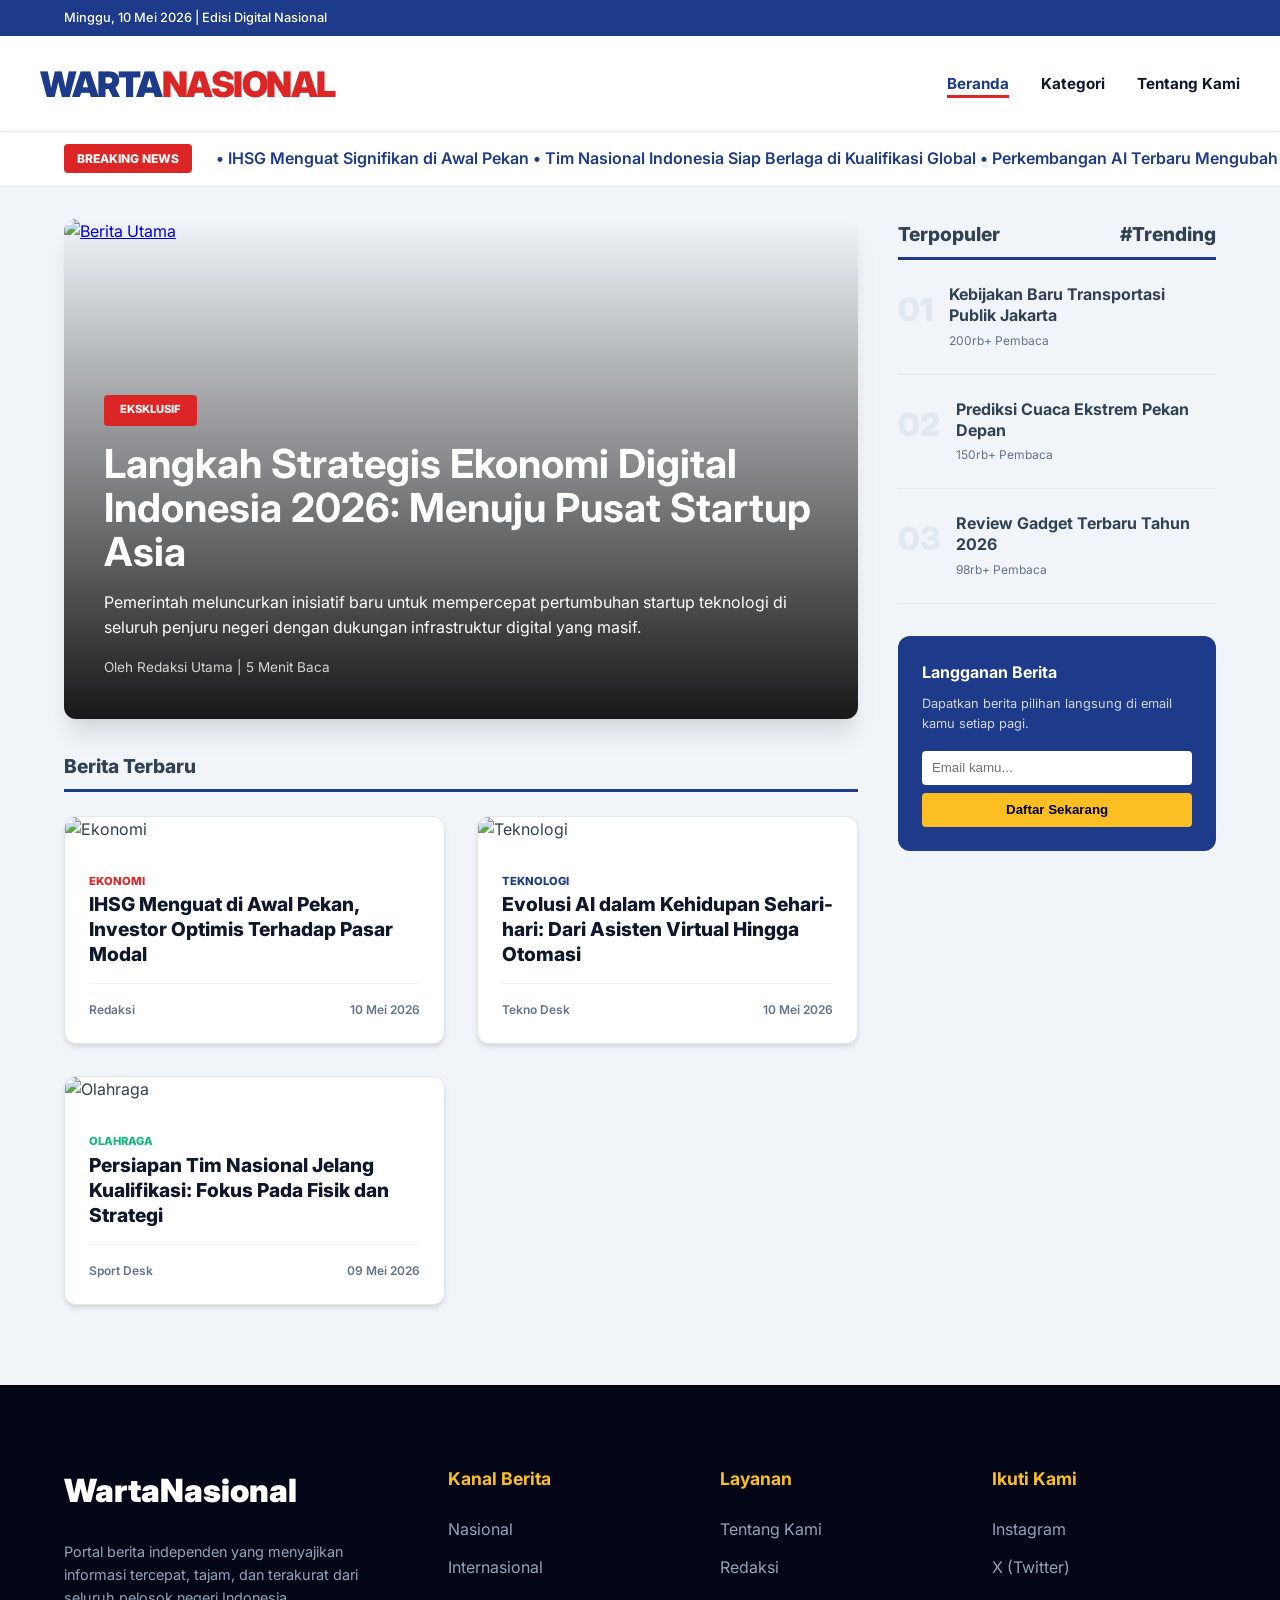
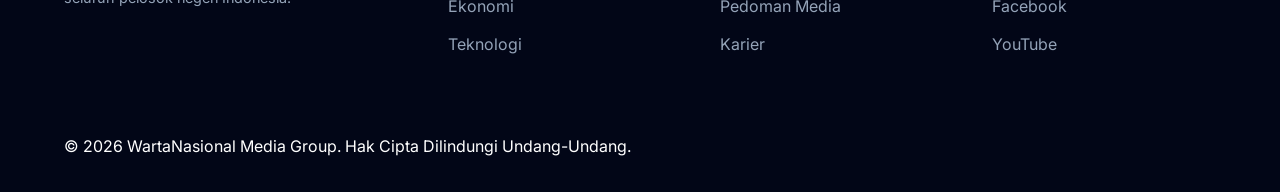
==== commit 8ecca15f: "Tambah Halaman Detail Berita Premium" ====
--- a/index.html
+++ b/index.html
@@ -45,13 +45,15 @@
             <div class="content-area">
                 <!-- Berita Utama -->
                 <section class="featured-main">
-                    <img src="https://images.unsplash.com/photo-1451187580459-43490279c0fa?auto=format&fit=crop&q=80&w=1200" alt="Berita Utama">
-                    <div class="news-overlay">
-                        <span class="badge">Eksklusif</span>
-                        <h2>Langkah Strategis Ekonomi Digital Indonesia 2026: Menuju Pusat Startup Asia</h2>
-                        <p>Pemerintah meluncurkan inisiatif baru untuk mempercepat pertumbuhan startup teknologi di seluruh penjuru negeri dengan dukungan infrastruktur digital yang masif.</p>
-                        <div style="margin-top: 1rem; font-size: 0.85rem; opacity: 0.8;">Oleh Redaksi Utama | 5 Menit Baca</div>
-                    </div>
+                    <a href="detail.html">
+                        <img src="https://images.unsplash.com/photo-1451187580459-43490279c0fa?auto=format&fit=crop&q=80&w=1200" alt="Berita Utama">
+                        <div class="news-overlay">
+                            <span class="badge">Eksklusif</span>
+                            <h2>Langkah Strategis Ekonomi Digital Indonesia 2026: Menuju Pusat Startup Asia</h2>
+                            <p>Pemerintah meluncurkan inisiatif baru untuk mempercepat pertumbuhan startup teknologi di seluruh penjuru negeri dengan dukungan infrastruktur digital yang masif.</p>
+                            <div style="margin-top: 1rem; font-size: 0.85rem; opacity: 0.8;">Oleh Redaksi Utama | 5 Menit Baca</div>
+                        </div>
+                    </a>
                 </section>
 
                 <h2 class="sidebar-title">Berita Terbaru</h2>
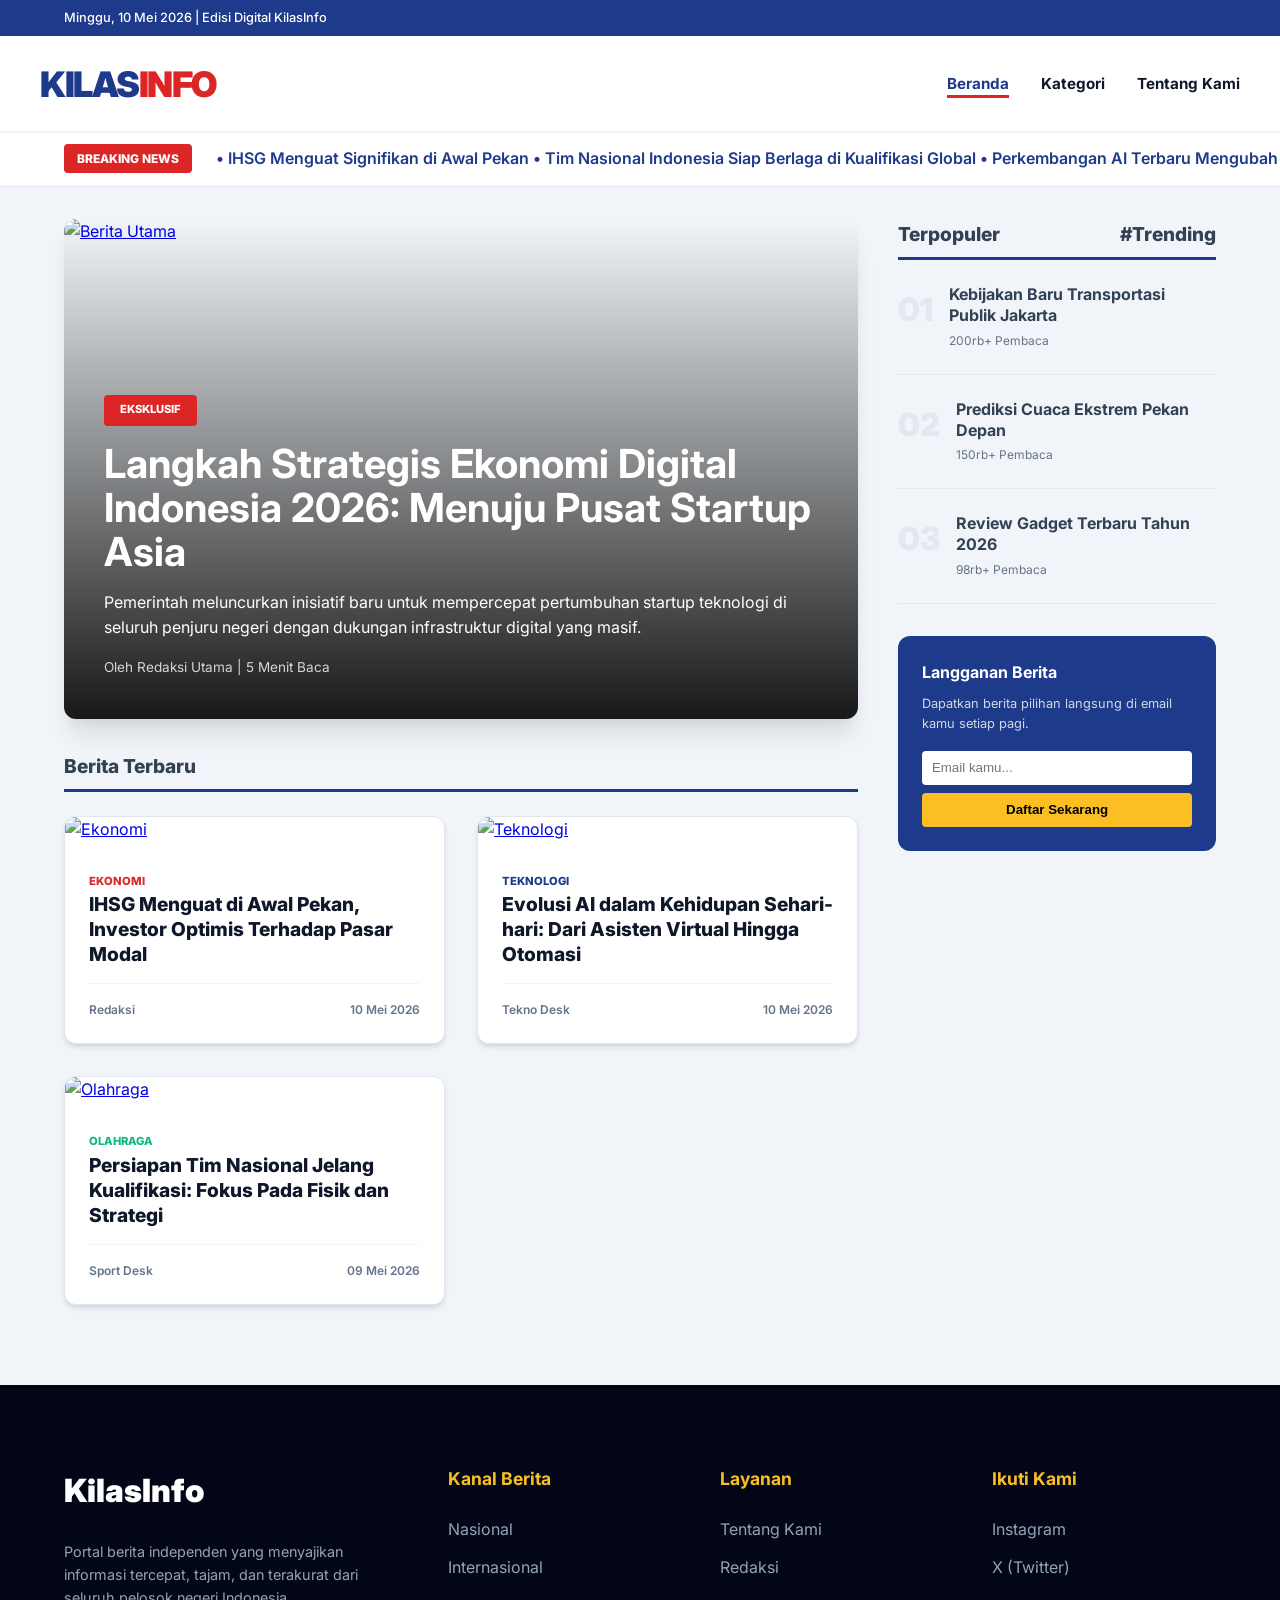
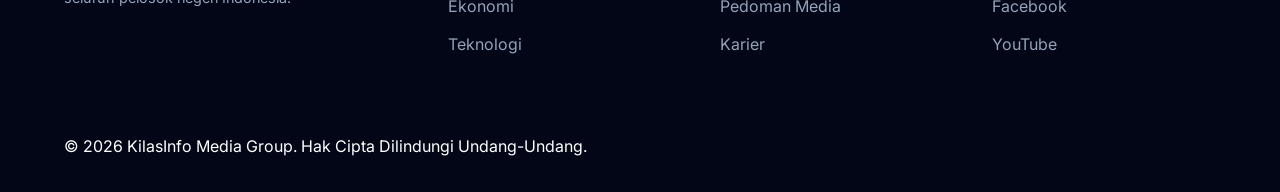
==== commit 99f547b9: "Update branding to KilasInfo and clickable images" ====
--- a/index.html
+++ b/index.html
@@ -1,24 +1,28 @@
 <!DOCTYPE html>
 <html lang="id">
+
 <head>
     <meta charset="UTF-8">
     <meta name="viewport" content="width=device-width, initial-scale=1.0">
-    <title>WartaNasional - Portal Berita Terpercaya & Terlengkap</title>
-    <meta name="description" content="Pusat berita terkini, tajam, dan terpercaya mengenai Politik, Ekonomi, Teknologi, dan Olahraga.">
+    <title>KilasInfo - Portal Berita Terpercaya & Terlengkap</title>
+    <meta name="description"
+        content="Pusat berita terkini, tajam, dan terpercaya mengenai Politik, Ekonomi, Teknologi, dan Olahraga.">
     <link rel="preconnect" href="https://fonts.googleapis.com">
     <link rel="preconnect" href="https://fonts.gstatic.com" crossorigin>
-    <link href="https://fonts.googleapis.com/css2?family=Inter:wght@400;500;600;700;800;900&display=swap" rel="stylesheet">
+    <link href="https://fonts.googleapis.com/css2?family=Inter:wght@400;500;600;700;800;900&display=swap"
+        rel="stylesheet">
     <link rel="stylesheet" href="style.css">
 </head>
+
 <body>
     <header>
         <div class="top-bar">
             <div class="container">
-                Minggu, 10 Mei 2026 | Edisi Digital Nasional
+                Minggu, 10 Mei 2026 | Edisi Digital KilasInfo
             </div>
         </div>
         <div class="container header-main">
-            <a href="index.html" class="logo">Warta<span>Nasional</span></a>
+            <a href="index.html" class="logo">Kilas<span>Info</span></a>
             <nav>
                 <ul>
                     <li><a href="index.html" class="active">Beranda</a></li>
@@ -34,7 +38,9 @@
         <div class="container ticker-wrapper">
             <div class="ticker-label">Breaking News</div>
             <div class="ticker-text">
-                • IHSG Menguat Signifikan di Awal Pekan • Tim Nasional Indonesia Siap Berlaga di Kualifikasi Global • Perkembangan AI Terbaru Mengubah Sektor Industri Kreatif • Pemerintah Luncurkan Program Ekonomi Digital 2026 • 
+                • IHSG Menguat Signifikan di Awal Pekan • Tim Nasional Indonesia Siap Berlaga di Kualifikasi Global •
+                Perkembangan AI Terbaru Mengubah Sektor Industri Kreatif • Pemerintah Luncurkan Program Ekonomi Digital
+                2026 •
             </div>
         </div>
     </div>
@@ -46,12 +52,15 @@
                 <!-- Berita Utama -->
                 <section class="featured-main">
                     <a href="detail.html">
-                        <img src="https://images.unsplash.com/photo-1451187580459-43490279c0fa?auto=format&fit=crop&q=80&w=1200" alt="Berita Utama">
+                        <img src="https://images.unsplash.com/photo-1451187580459-43490279c0fa?auto=format&fit=crop&q=80&w=1200"
+                            alt="Berita Utama">
                         <div class="news-overlay">
                             <span class="badge">Eksklusif</span>
                             <h2>Langkah Strategis Ekonomi Digital Indonesia 2026: Menuju Pusat Startup Asia</h2>
-                            <p>Pemerintah meluncurkan inisiatif baru untuk mempercepat pertumbuhan startup teknologi di seluruh penjuru negeri dengan dukungan infrastruktur digital yang masif.</p>
-                            <div style="margin-top: 1rem; font-size: 0.85rem; opacity: 0.8;">Oleh Redaksi Utama | 5 Menit Baca</div>
+                            <p>Pemerintah meluncurkan inisiatif baru untuk mempercepat pertumbuhan startup teknologi di
+                                seluruh penjuru negeri dengan dukungan infrastruktur digital yang masif.</p>
+                            <div style="margin-top: 1rem; font-size: 0.85rem; opacity: 0.8;">Oleh Redaksi Utama | 5
+                                Menit Baca</div>
                         </div>
                     </a>
                 </section>
@@ -60,10 +69,15 @@
                 <div class="news-grid">
                     <!-- Card 1 -->
                     <article class="news-card">
-                        <img src="https://images.unsplash.com/photo-1611974717535-7c857a1ed30d?auto=format&fit=crop&q=80&w=800" alt="Ekonomi" style="width: 100%; height: 180px; object-fit: cover;">
+                        <a href="detail.html">
+                            <img src="https://images.unsplash.com/photo-1611974717535-7c857a1ed30d?auto=format&fit=crop&q=80&w=800"
+                                alt="Ekonomi" style="width: 100%; height: 180px; object-fit: cover;">
+                        </a>
                         <div class="card-content">
-                            <span class="card-category" style="color: var(--secondary); font-weight: 800; font-size: 0.7rem; text-transform: uppercase;">Ekonomi</span>
-                            <a href="#" class="card-title">IHSG Menguat di Awal Pekan, Investor Optimis Terhadap Pasar Modal</a>
+                            <span class="card-category"
+                                style="color: var(--secondary); font-weight: 800; font-size: 0.7rem; text-transform: uppercase;">Ekonomi</span>
+                            <a href="detail.html" class="card-title">IHSG Menguat di Awal Pekan, Investor Optimis
+                                Terhadap Pasar Modal</a>
                             <div class="card-footer">
                                 <span>Redaksi</span>
                                 <span>10 Mei 2026</span>
@@ -72,10 +86,15 @@
                     </article>
                     <!-- Card 2 -->
                     <article class="news-card">
-                        <img src="https://images.unsplash.com/photo-1488590528505-98d2b5aba04b?auto=format&fit=crop&q=80&w=800" alt="Teknologi" style="width: 100%; height: 180px; object-fit: cover;">
+                        <a href="detail.html">
+                            <img src="https://images.unsplash.com/photo-1488590528505-98d2b5aba04b?auto=format&fit=crop&q=80&w=800"
+                                alt="Teknologi" style="width: 100%; height: 180px; object-fit: cover;">
+                        </a>
                         <div class="card-content">
-                            <span class="card-category" style="color: var(--primary); font-weight: 800; font-size: 0.7rem; text-transform: uppercase;">Teknologi</span>
-                            <a href="#" class="card-title">Evolusi AI dalam Kehidupan Sehari-hari: Dari Asisten Virtual Hingga Otomasi</a>
+                            <span class="card-category"
+                                style="color: var(--primary); font-weight: 800; font-size: 0.7rem; text-transform: uppercase;">Teknologi</span>
+                            <a href="detail.html" class="card-title">Evolusi AI dalam Kehidupan Sehari-hari: Dari
+                                Asisten Virtual Hingga Otomasi</a>
                             <div class="card-footer">
                                 <span>Tekno Desk</span>
                                 <span>10 Mei 2026</span>
@@ -84,10 +103,15 @@
                     </article>
                     <!-- Card 3 -->
                     <article class="news-card">
-                        <img src="https://images.unsplash.com/photo-1517649763962-0c623066013b?auto=format&fit=crop&q=80&w=800" alt="Olahraga" style="width: 100%; height: 180px; object-fit: cover;">
+                        <a href="detail.html">
+                            <img src="https://images.unsplash.com/photo-1517649763962-0c623066013b?auto=format&fit=crop&q=80&w=800"
+                                alt="Olahraga" style="width: 100%; height: 180px; object-fit: cover;">
+                        </a>
                         <div class="card-content">
-                            <span class="card-category" style="color: #10b981; font-weight: 800; font-size: 0.7rem; text-transform: uppercase;">Olahraga</span>
-                            <a href="#" class="card-title">Persiapan Tim Nasional Jelang Kualifikasi: Fokus Pada Fisik dan Strategi</a>
+                            <span class="card-category"
+                                style="color: #10b981; font-weight: 800; font-size: 0.7rem; text-transform: uppercase;">Olahraga</span>
+                            <a href="detail.html" class="card-title">Persiapan Tim Nasional Jelang Kualifikasi: Fokus
+                                Pada Fisik dan Strategi</a>
                             <div class="card-footer">
                                 <span>Sport Desk</span>
                                 <span>09 Mei 2026</span>
@@ -100,7 +124,7 @@
             <!-- Sidebar (Kanan) -->
             <aside class="sidebar">
                 <h3 class="sidebar-title">Terpopuler <span>#Trending</span></h3>
-                
+
                 <div class="trending-item">
                     <div class="trending-num">01</div>
                     <div class="trending-content">
@@ -126,11 +150,16 @@
                 </div>
 
                 <!-- Newsletter Box -->
-                <div style="background: var(--primary); padding: 1.5rem; border-radius: 12px; color: white; margin-top: 2rem;">
+                <div
+                    style="background: var(--primary); padding: 1.5rem; border-radius: 12px; color: white; margin-top: 2rem;">
                     <h4 style="margin-bottom: 0.5rem;">Langganan Berita</h4>
-                    <p style="font-size: 0.8rem; margin-bottom: 1rem; opacity: 0.8;">Dapatkan berita pilihan langsung di email kamu setiap pagi.</p>
-                    <input type="email" placeholder="Email kamu..." style="width: 100%; padding: 0.6rem; border-radius: 4px; border: none; margin-bottom: 0.5rem;">
-                    <button style="width: 100%; padding: 0.6rem; background: var(--accent); border: none; border-radius: 4px; font-weight: 800; cursor: pointer;">Daftar Sekarang</button>
+                    <p style="font-size: 0.8rem; margin-bottom: 1rem; opacity: 0.8;">Dapatkan berita pilihan langsung di
+                        email kamu setiap pagi.</p>
+                    <input type="email" placeholder="Email kamu..."
+                        style="width: 100%; padding: 0.6rem; border-radius: 4px; border: none; margin-bottom: 0.5rem;">
+                    <button
+                        style="width: 100%; padding: 0.6rem; background: var(--accent); border: none; border-radius: 4px; font-weight: 800; cursor: pointer;">Daftar
+                        Sekarang</button>
                 </div>
             </aside>
         </div>
@@ -140,8 +169,9 @@
         <div class="container">
             <div class="footer-grid">
                 <div>
-                    <a href="#" class="footer-logo">Warta<span>Nasional</span></a>
-                    <p style="color: #94a3b8; font-size: 0.9rem;">Portal berita independen yang menyajikan informasi tercepat, tajam, dan terakurat dari seluruh pelosok negeri Indonesia.</p>
+                    <a href="#" class="footer-logo">Kilas<span>Info</span></a>
+                    <p style="color: #94a3b8; font-size: 0.9rem;">Portal berita independen yang menyajikan informasi
+                        tercepat, tajam, dan terakurat dari seluruh pelosok negeri Indonesia.</p>
                 </div>
                 <div class="footer-links">
                     <h4>Kanal Berita</h4>
@@ -172,11 +202,12 @@
                 </div>
             </div>
             <div class="footer-bottom">
-                <p>&copy; 2026 WartaNasional Media Group. Hak Cipta Dilindungi Undang-Undang.</p>
+                <p>&copy; 2026 KilasInfo Media Group. Hak Cipta Dilindungi Undang-Undang.</p>
             </div>
         </div>
     </footer>
 
     <script src="script.js"></script>
 </body>
-</html>
+
+</html>
--- a/style.css
+++ b/style.css
@@ -318,9 +318,39 @@
 }
 .footer-links a:hover { color: white; padding-left: 5px; }
 
-/* Mobile */
+/* Media Queries for Perfect Responsiveness */
 @media (max-width: 992px) {
     .main-layout { grid-template-columns: 1fr; }
-    .header-main { flex-direction: column; gap: 1rem; }
+    .header-main { flex-direction: column; gap: 1.5rem; text-align: center; }
+    .featured-main { height: auto; min-height: 450px; }
     .featured-main h2 { font-size: 1.8rem; }
-}
+    .footer-grid { grid-template-columns: 1fr 1fr; }
+}
+
+@media (max-width: 768px) {
+    .container { padding: 0 1rem; }
+    .logo { font-size: 1.8rem; }
+    nav ul { gap: 1rem; flex-wrap: wrap; justify-content: center; }
+    nav a { font-size: 0.85rem; }
+    
+    .featured-main { height: auto; min-height: 400px; }
+    .featured-main h2 { font-size: 1.6rem; line-height: 1.2; }
+    .news-overlay { padding: 1.5rem; padding-top: 5rem; }
+    .news-overlay p { font-size: 0.9rem; line-height: 1.4; margin-bottom: 0.5rem; }
+    
+    .article-title { font-size: 1.8rem; }
+    .main-layout { gap: 1.5rem; }
+    
+    .footer-grid { grid-template-columns: 1fr; text-align: center; gap: 2rem; }
+    .footer-links h4::after { left: 50%; transform: translateX(-50%); }
+    
+    .ticker-wrapper { gap: 0.5rem; }
+    .ticker-label { font-size: 0.65rem; padding: 0.2rem 0.5rem; }
+}
+
+@media (max-width: 480px) {
+    .featured-main { height: 300px; }
+    .news-grid { grid-template-columns: 1fr; }
+    .article-title { font-size: 1.5rem; }
+    .top-bar { font-size: 0.7rem; text-align: center; }
+}
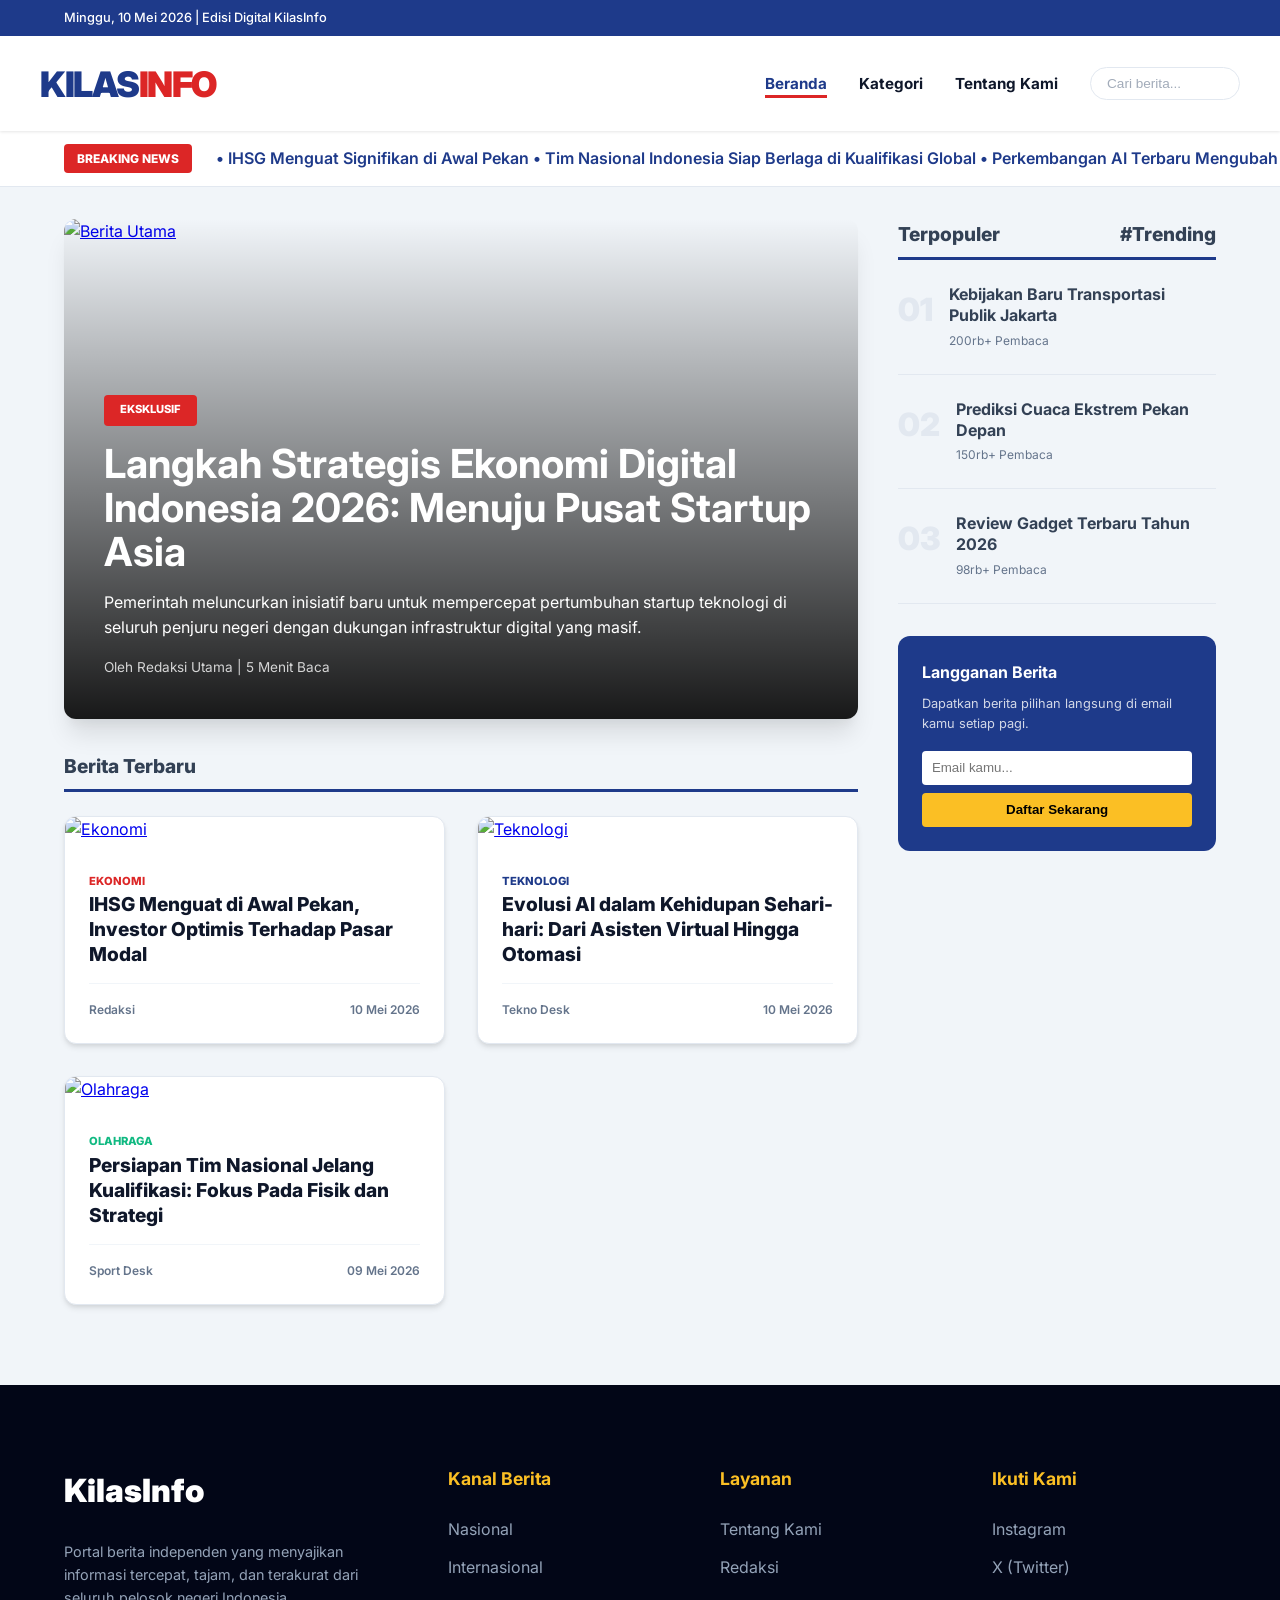
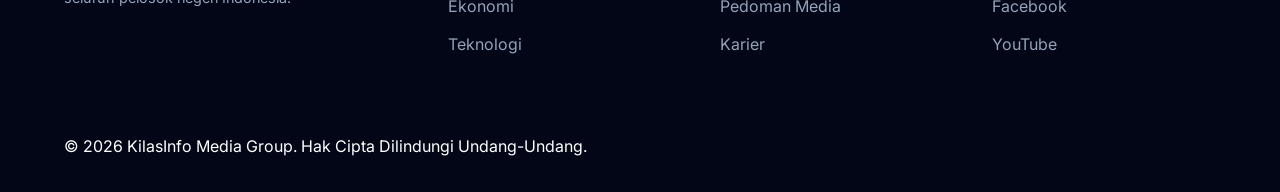
==== commit 9bd26d60: "Add real-time search feature" ====
--- a/index.html
+++ b/index.html
@@ -24,10 +24,13 @@
         <div class="container header-main">
             <a href="index.html" class="logo">Kilas<span>Info</span></a>
             <nav>
-                <ul>
+                <ul style="display: flex; align-items: center; gap: 2rem;">
                     <li><a href="index.html" class="active">Beranda</a></li>
                     <li><a href="kategori.html">Kategori</a></li>
                     <li><a href="kontak.html">Tentang Kami</a></li>
+                    <li class="search-wrapper">
+                        <input type="text" id="searchInput" placeholder="Cari berita..." style="padding: 0.5rem 1rem; border-radius: 20px; border: 1px solid var(--border); font-size: 0.85rem; outline: none; width: 150px; transition: var(--transition);">
+                    </li>
                 </ul>
             </nav>
         </div>
@@ -86,14 +89,14 @@
                     </article>
                     <!-- Card 2 -->
                     <article class="news-card">
-                        <a href="detail.html">
+                        <a href="tekno.html">
                             <img src="https://images.unsplash.com/photo-1488590528505-98d2b5aba04b?auto=format&fit=crop&q=80&w=800"
                                 alt="Teknologi" style="width: 100%; height: 180px; object-fit: cover;">
                         </a>
                         <div class="card-content">
                             <span class="card-category"
                                 style="color: var(--primary); font-weight: 800; font-size: 0.7rem; text-transform: uppercase;">Teknologi</span>
-                            <a href="detail.html" class="card-title">Evolusi AI dalam Kehidupan Sehari-hari: Dari
+                            <a href="tekno.html" class="card-title">Evolusi AI dalam Kehidupan Sehari-hari: Dari
                                 Asisten Virtual Hingga Otomasi</a>
                             <div class="card-footer">
                                 <span>Tekno Desk</span>
@@ -103,14 +106,14 @@
                     </article>
                     <!-- Card 3 -->
                     <article class="news-card">
-                        <a href="detail.html">
+                        <a href="sport.html">
                             <img src="https://images.unsplash.com/photo-1517649763962-0c623066013b?auto=format&fit=crop&q=80&w=800"
                                 alt="Olahraga" style="width: 100%; height: 180px; object-fit: cover;">
                         </a>
                         <div class="card-content">
                             <span class="card-category"
                                 style="color: #10b981; font-weight: 800; font-size: 0.7rem; text-transform: uppercase;">Olahraga</span>
-                            <a href="detail.html" class="card-title">Persiapan Tim Nasional Jelang Kualifikasi: Fokus
+                            <a href="sport.html" class="card-title">Persiapan Tim Nasional Jelang Kualifikasi: Fokus
                                 Pada Fisik dan Strategi</a>
                             <div class="card-footer">
                                 <span>Sport Desk</span>
--- a/style.css
+++ b/style.css
@@ -89,6 +89,17 @@
 
 nav a:hover, nav a.active {
     color: var(--primary);
+}
+
+.search-wrapper input:focus {
+    width: 250px;
+    border-color: var(--primary);
+    box-shadow: 0 0 0 3px rgba(30, 58, 138, 0.1);
+}
+
+.search-wrapper input::placeholder {
+    color: var(--text-light);
+    opacity: 0.6;
 }
 
 nav a::after {
